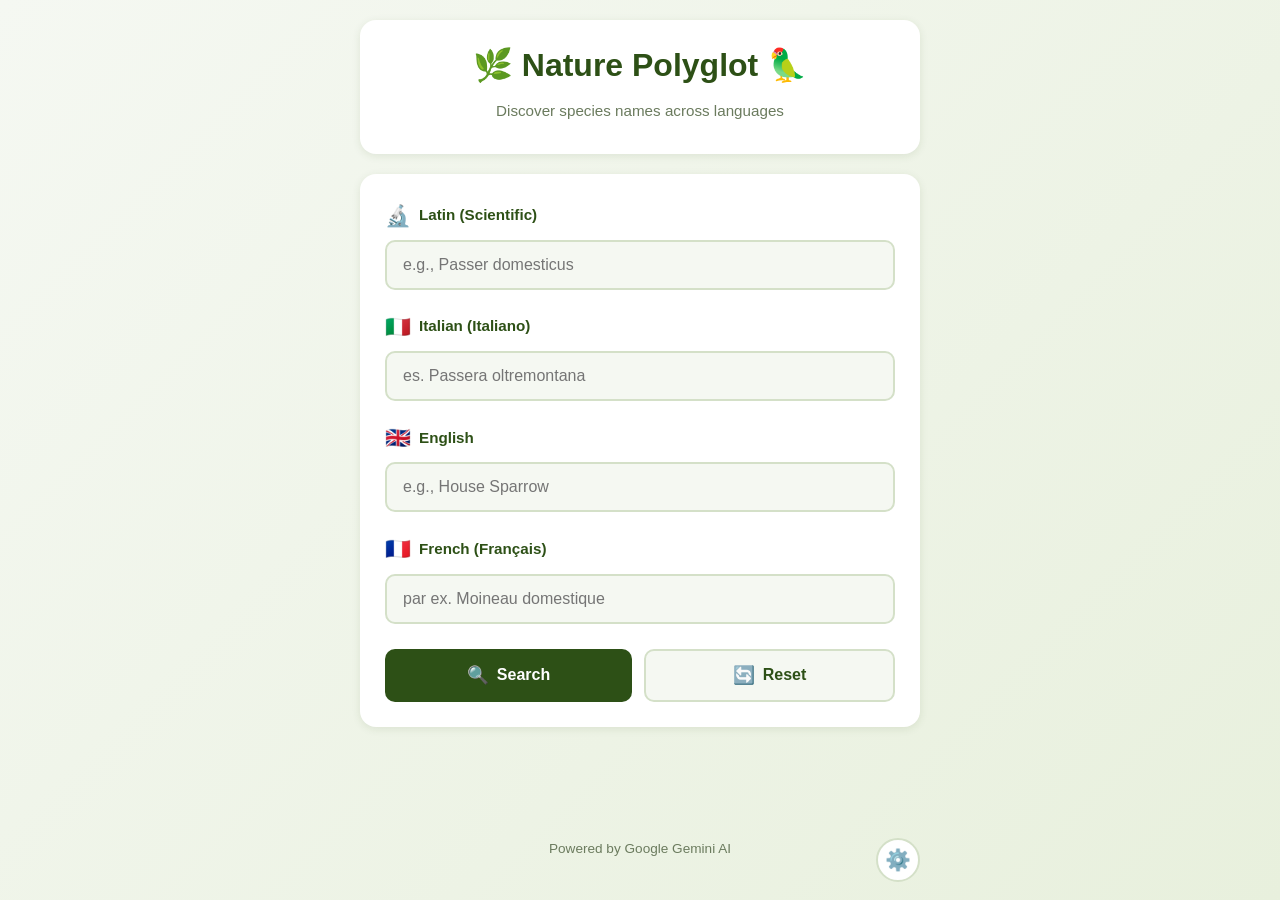
==== index.html @ bf8dab25 "Add files via upload" ====
<!DOCTYPE html>
<html lang="en">
<head>
    <meta charset="UTF-8">
    <meta name="viewport" content="width=device-width, initial-scale=1.0, maximum-scale=1.0, user-scalable=no">
    <meta name="theme-color" content="#2d5016">
    <meta name="description" content="Find plant and animal names in Latin, Italian, English, and French">
    <meta name="apple-mobile-web-app-capable" content="yes">
    <meta name="apple-mobile-web-app-status-bar-style" content="black-translucent">
    <title>Nature Polyglot</title>
    <link rel="manifest" href="manifest.json">
    <link rel="icon" type="image/png" href="icons/icon-192.png">
    <link rel="apple-touch-icon" href="icons/icon-192.png">
    <link rel="stylesheet" href="styles.css">
</head>
<body>
    <div class="container">
        <header>
            <h1>🌿 Nature Polyglot 🦜</h1>
            <p class="subtitle">Discover species names across languages</p>
        </header>

        <main>
            <!-- API Key Setup (shown on first use) -->
            <div id="api-setup" class="api-setup hidden">
                <div class="setup-card">
                    <h2>⚙️ Setup Required</h2>
                    <p>Enter your Google Gemini API key to get started.</p>
                    <p class="hint">Don't have one? <a href="https://ai.google.dev/" target="_blank">Get it free here</a> (1,500 requests/day)</p>
                    <input type="password" id="api-key-input" placeholder="Enter your API key" />
                    <button id="save-api-key" class="btn btn-primary">Save & Continue</button>
                </div>
            </div>

            <!-- Main App Interface -->
            <div id="app-interface" class="app-interface hidden">
                <form id="translation-form">
                    <div class="input-group">
                        <label for="latin-input">
                            <span class="flag">🔬</span>
                            <span class="lang-name">Latin (Scientific)</span>
                        </label>
                        <input type="text" id="latin-input" class="name-input" placeholder="e.g., Passer domesticus" autocomplete="off">
                    </div>

                    <div class="input-group">
                        <label for="italian-input">
                            <span class="flag">🇮🇹</span>
                            <span class="lang-name">Italian (Italiano)</span>
                        </label>
                        <input type="text" id="italian-input" class="name-input" placeholder="es. Passera oltremontana" autocomplete="off">
                    </div>

                    <div class="input-group">
                        <label for="english-input">
                            <span class="flag">🇬🇧</span>
                            <span class="lang-name">English</span>
                        </label>
                        <input type="text" id="english-input" class="name-input" placeholder="e.g., House Sparrow" autocomplete="off">
                    </div>

                    <div class="input-group">
                        <label for="french-input">
                            <span class="flag">🇫🇷</span>
                            <span class="lang-name">French (Français)</span>
                        </label>
                        <input type="text" id="french-input" class="name-input" placeholder="par ex. Moineau domestique" autocomplete="off">
                    </div>

                    <div class="button-group">
                        <button type="submit" id="search-btn" class="btn btn-primary">
                            <span class="btn-icon">🔍</span> Search
                        </button>
                        <button type="button" id="reset-btn" class="btn btn-secondary">
                            <span class="btn-icon">🔄</span> Reset
                        </button>
                    </div>
                </form>

                <!-- Loading Indicator -->
                <div id="loading" class="loading hidden">
                    <div class="spinner"></div>
                    <p>Searching across languages...</p>
                </div>

                <!-- Error Message -->
                <div id="error-message" class="error-message hidden"></div>

                <!-- History Section -->
                <div id="history-section" class="history-section hidden">
                    <h3>Recent Searches</h3>
                    <div id="history-list" class="history-list"></div>
                    <button id="clear-history" class="btn btn-small">Clear History</button>
                </div>
            </div>
        </main>

        <footer>
            <button id="settings-btn" class="settings-btn" title="Settings">⚙️</button>
            <p class="footer-text">Powered by Google Gemini AI</p>
        </footer>

        <!-- Settings Modal -->
        <div id="settings-modal" class="modal hidden">
            <div class="modal-content">
                <h2>⚙️ Settings</h2>
                <div class="setting-item">
                    <label for="new-api-key">Google Gemini API Key</label>
                    <input type="password" id="new-api-key" placeholder="Enter new API key">
                    <button id="update-api-key" class="btn btn-primary">Update Key</button>
                </div>
                <button id="close-modal" class="btn btn-secondary">Close</button>
            </div>
        </div>
    </div>

    <script src="gemini-api.js"></script>
    <script src="app.js"></script>
    <script>
        // Register service worker for PWA
        if ('serviceWorker' in navigator) {
            window.addEventListener('load', () => {
                navigator.serviceWorker.register('service-worker.js')
                    .then(reg => console.log('Service Worker registered'))
                    .catch(err => console.log('Service Worker registration failed:', err));
            });
        }
    </script>
</body>
</html>
---- styles.css ----
/* Nature Polyglot - Styles */
:root {
    --primary-color: #2d5016;
    --primary-light: #4a7c2c;
    --primary-dark: #1a3009;
    --secondary-color: #8b4513;
    --bg-color: #f5f8f2;
    --card-bg: #ffffff;
    --text-color: #2c3e20;
    --text-light: #6b7b5e;
    --border-color: #d4e0c8;
    --error-color: #c53030;
    --success-color: #38a169;
    --shadow: 0 2px 8px rgba(45, 80, 22, 0.1);
    --shadow-hover: 0 4px 12px rgba(45, 80, 22, 0.15);
}

* {
    margin: 0;
    padding: 0;
    box-sizing: border-box;
}

body {
    font-family: -apple-system, BlinkMacSystemFont, 'Segoe UI', Roboto, Oxygen, Ubuntu, Cantarell, sans-serif;
    background: linear-gradient(135deg, #f5f8f2 0%, #e8f0dd 100%);
    color: var(--text-color);
    line-height: 1.6;
    min-height: 100vh;
    padding: 0;
    -webkit-font-smoothing: antialiased;
}

.container {
    max-width: 600px;
    margin: 0 auto;
    padding: 20px;
    min-height: 100vh;
    display: flex;
    flex-direction: column;
}

/* Header */
header {
    text-align: center;
    padding: 20px 0 30px;
    background: var(--card-bg);
    border-radius: 16px;
    box-shadow: var(--shadow);
    margin-bottom: 20px;
}

header h1 {
    font-size: 2rem;
    color: var(--primary-color);
    margin-bottom: 8px;
    font-weight: 700;
}

.subtitle {
    color: var(--text-light);
    font-size: 0.95rem;
}

/* Main Content */
main {
    flex: 1;
}

/* API Setup */
.api-setup {
    background: var(--card-bg);
    border-radius: 16px;
    padding: 30px;
    box-shadow: var(--shadow);
}

.setup-card h2 {
    color: var(--primary-color);
    margin-bottom: 15px;
    font-size: 1.5rem;
}

.setup-card p {
    margin-bottom: 15px;
    color: var(--text-color);
}

.hint {
    font-size: 0.9rem;
    color: var(--text-light);
}

.hint a {
    color: var(--primary-color);
    text-decoration: none;
    font-weight: 600;
}

.hint a:hover {
    text-decoration: underline;
}

/* Form Styles */
.app-interface {
    background: var(--card-bg);
    border-radius: 16px;
    padding: 25px;
    box-shadow: var(--shadow);
}

.input-group {
    margin-bottom: 20px;
}

.input-group label {
    display: flex;
    align-items: center;
    margin-bottom: 8px;
    font-weight: 600;
    color: var(--primary-color);
    font-size: 0.95rem;
}

.flag {
    font-size: 1.3rem;
    margin-right: 8px;
}

.lang-name {
    flex: 1;
}

.name-input {
    width: 100%;
    padding: 14px 16px;
    border: 2px solid var(--border-color);
    border-radius: 10px;
    font-size: 1rem;
    transition: all 0.3s ease;
    background: var(--bg-color);
    color: var(--text-color);
}

.name-input:focus {
    outline: none;
    border-color: var(--primary-color);
    background: var(--card-bg);
    box-shadow: 0 0 0 3px rgba(45, 80, 22, 0.1);
}

.name-input.filled {
    background: var(--card-bg);
    border-color: var(--success-color);
}

/* Buttons */
.button-group {
    display: flex;
    gap: 12px;
    margin-top: 25px;
}

.btn {
    flex: 1;
    padding: 14px 20px;
    border: none;
    border-radius: 10px;
    font-size: 1rem;
    font-weight: 600;
    cursor: pointer;
    transition: all 0.3s ease;
    display: flex;
    align-items: center;
    justify-content: center;
    gap: 8px;
}

.btn-primary {
    background: var(--primary-color);
    color: white;
}

.btn-primary:hover {
    background: var(--primary-dark);
    transform: translateY(-2px);
    box-shadow: var(--shadow-hover);
}

.btn-primary:active {
    transform: translateY(0);
}

.btn-secondary {
    background: var(--bg-color);
    color: var(--primary-color);
    border: 2px solid var(--border-color);
}

.btn-secondary:hover {
    background: var(--border-color);
}

.btn-small {
    padding: 8px 16px;
    font-size: 0.9rem;
}

.btn:disabled {
    opacity: 0.6;
    cursor: not-allowed;
    transform: none !important;
}

.btn-icon {
    font-size: 1.1rem;
}

#api-key-input,
#new-api-key {
    width: 100%;
    padding: 14px 16px;
    border: 2px solid var(--border-color);
    border-radius: 10px;
    font-size: 1rem;
    margin-bottom: 15px;
    background: var(--bg-color);
}

#api-key-input:focus,
#new-api-key:focus {
    outline: none;
    border-color: var(--primary-color);
    box-shadow: 0 0 0 3px rgba(45, 80, 22, 0.1);
}

/* Loading */
.loading {
    text-align: center;
    padding: 30px;
    background: var(--bg-color);
    border-radius: 10px;
    margin-top: 20px;
}

.spinner {
    width: 40px;
    height: 40px;
    margin: 0 auto 15px;
    border: 4px solid var(--border-color);
    border-top: 4px solid var(--primary-color);
    border-radius: 50%;
    animation: spin 1s linear infinite;
}

@keyframes spin {
    0% { transform: rotate(0deg); }
    100% { transform: rotate(360deg); }
}

/* Error Message */
.error-message {
    background: #fff5f5;
    border: 2px solid #feb2b2;
    color: var(--error-color);
    padding: 15px;
    border-radius: 10px;
    margin-top: 20px;
    font-weight: 500;
}

/* History */
.history-section {
    margin-top: 30px;
    padding: 20px;
    background: var(--bg-color);
    border-radius: 10px;
}

.history-section h3 {
    color: var(--primary-color);
    margin-bottom: 15px;
    font-size: 1.1rem;
}

.history-list {
    display: flex;
    flex-direction: column;
    gap: 10px;
    margin-bottom: 15px;
}

.history-item {
    background: var(--card-bg);
    padding: 12px 15px;
    border-radius: 8px;
    cursor: pointer;
    transition: all 0.2s ease;
    border: 1px solid var(--border-color);
}

.history-item:hover {
    transform: translateX(5px);
    box-shadow: var(--shadow);
}

.history-item strong {
    color: var(--primary-color);
    display: block;
    margin-bottom: 4px;
}

.history-item small {
    color: var(--text-light);
    font-size: 0.85rem;
}

/* Footer */
footer {
    text-align: center;
    padding: 20px 0;
    margin-top: 30px;
    position: relative;
}

.footer-text {
    color: var(--text-light);
    font-size: 0.85rem;
}

.settings-btn {
    position: absolute;
    top: 20px;
    right: 0;
    background: var(--card-bg);
    border: 2px solid var(--border-color);
    border-radius: 50%;
    width: 44px;
    height: 44px;
    font-size: 1.3rem;
    cursor: pointer;
    transition: all 0.3s ease;
    display: flex;
    align-items: center;
    justify-content: center;
}

.settings-btn:hover {
    background: var(--primary-color);
    transform: rotate(90deg);
    box-shadow: var(--shadow-hover);
}

/* Modal */
.modal {
    position: fixed;
    top: 0;
    left: 0;
    width: 100%;
    height: 100%;
    background: rgba(0, 0, 0, 0.5);
    display: flex;
    align-items: center;
    justify-content: center;
    z-index: 1000;
    padding: 20px;
}

.modal-content {
    background: var(--card-bg);
    padding: 30px;
    border-radius: 16px;
    max-width: 500px;
    width: 100%;
    box-shadow: 0 10px 40px rgba(0, 0, 0, 0.3);
}

.modal-content h2 {
    color: var(--primary-color);
    margin-bottom: 20px;
}

.setting-item {
    margin-bottom: 20px;
}

.setting-item label {
    display: block;
    margin-bottom: 8px;
    font-weight: 600;
    color: var(--text-color);
}

/* Utility Classes */
.hidden {
    display: none !important;
}

/* Mobile Responsive */
@media (max-width: 480px) {
    .container {
        padding: 15px;
    }

    header h1 {
        font-size: 1.6rem;
    }

    .app-interface,
    .api-setup {
        padding: 20px;
    }

    .button-group {
        flex-direction: column;
    }

    .btn {
        width: 100%;
    }

    .settings-btn {
        width: 40px;
        height: 40px;
        font-size: 1.1rem;
    }
}

/* iOS specific fixes */
@supports (-webkit-touch-callout: none) {
    .name-input {
        font-size: 16px; /* Prevents zoom on iOS */
    }
}
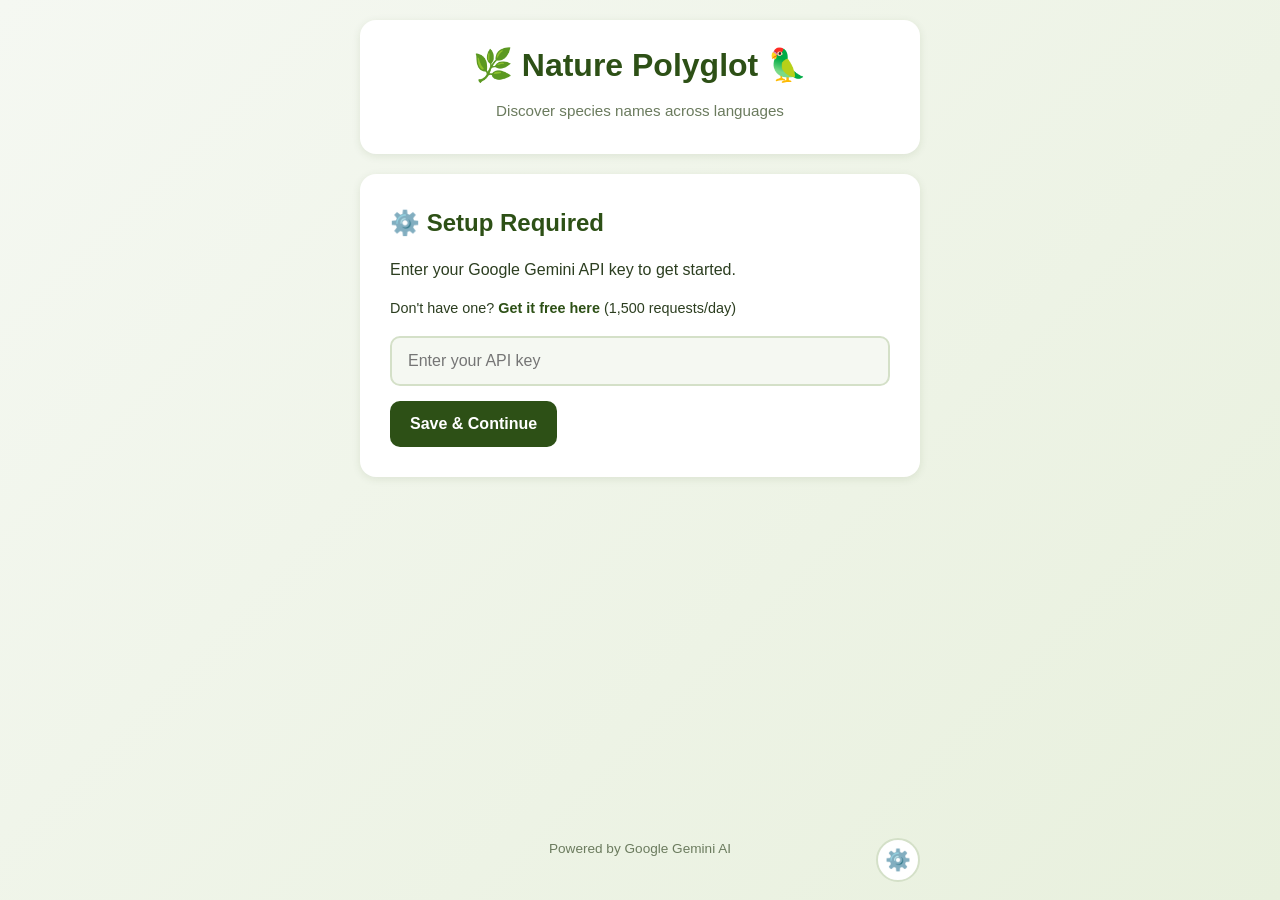
==== commit 7c400641: "Add files via upload" ====
--- a/index.html
+++ b/index.html
@@ -103,12 +103,31 @@
         <!-- Settings Modal -->
         <div id="settings-modal" class="modal hidden">
             <div class="modal-content">
-                <h2>⚙️ Settings</h2>
+                <h2>⚙️ Settings & Info</h2>
+                
+                <!-- App Info Section -->
+                <div class="info-section">
+                    <div class="info-item">
+                        <span class="info-label">🤖 AI Model:</span>
+                        <span class="info-value" id="model-name">Gemini 3.1 Flash Lite</span>
+                    </div>
+                    <div class="info-item">
+                        <span class="info-label">📅 Version:</span>
+                        <span class="info-value" id="app-version">1.0.0</span>
+                    </div>
+                    <div class="info-item">
+                        <span class="info-label">🚀 Last Updated:</span>
+                        <span class="info-value" id="deploy-date">May 6, 2026</span>
+                    </div>
+                </div>
+
+                <!-- API Key Section -->
                 <div class="setting-item">
                     <label for="new-api-key">Google Gemini API Key</label>
                     <input type="password" id="new-api-key" placeholder="Enter new API key">
                     <button id="update-api-key" class="btn btn-primary">Update Key</button>
                 </div>
+                
                 <button id="close-modal" class="btn btn-secondary">Close</button>
             </div>
         </div>
--- a/styles.css
+++ b/styles.css
@@ -373,6 +373,8 @@
     max-width: 500px;
     width: 100%;
     box-shadow: 0 10px 40px rgba(0, 0, 0, 0.3);
+    max-height: 90vh;
+    overflow-y: auto;
 }
 
 .modal-content h2 {
@@ -380,6 +382,40 @@
     margin-bottom: 20px;
 }
 
+/* App Info Section */
+.info-section {
+    background: var(--bg-color);
+    padding: 15px;
+    border-radius: 10px;
+    margin-bottom: 20px;
+    border: 1px solid var(--border-color);
+}
+
+.info-item {
+    display: flex;
+    justify-content: space-between;
+    align-items: center;
+    padding: 10px 0;
+    border-bottom: 1px solid var(--border-color);
+}
+
+.info-item:last-child {
+    border-bottom: none;
+}
+
+.info-label {
+    font-weight: 600;
+    color: var(--text-color);
+    font-size: 0.95rem;
+}
+
+.info-value {
+    color: var(--primary-color);
+    font-weight: 600;
+    font-size: 0.9rem;
+}
+
+/* Setting Item */
 .setting-item {
     margin-bottom: 20px;
 }
@@ -424,6 +460,12 @@
         height: 40px;
         font-size: 1.1rem;
     }
+
+    .info-item {
+        flex-direction: column;
+        align-items: flex-start;
+        gap: 5px;
+    }
 }
 
 /* iOS specific fixes */
